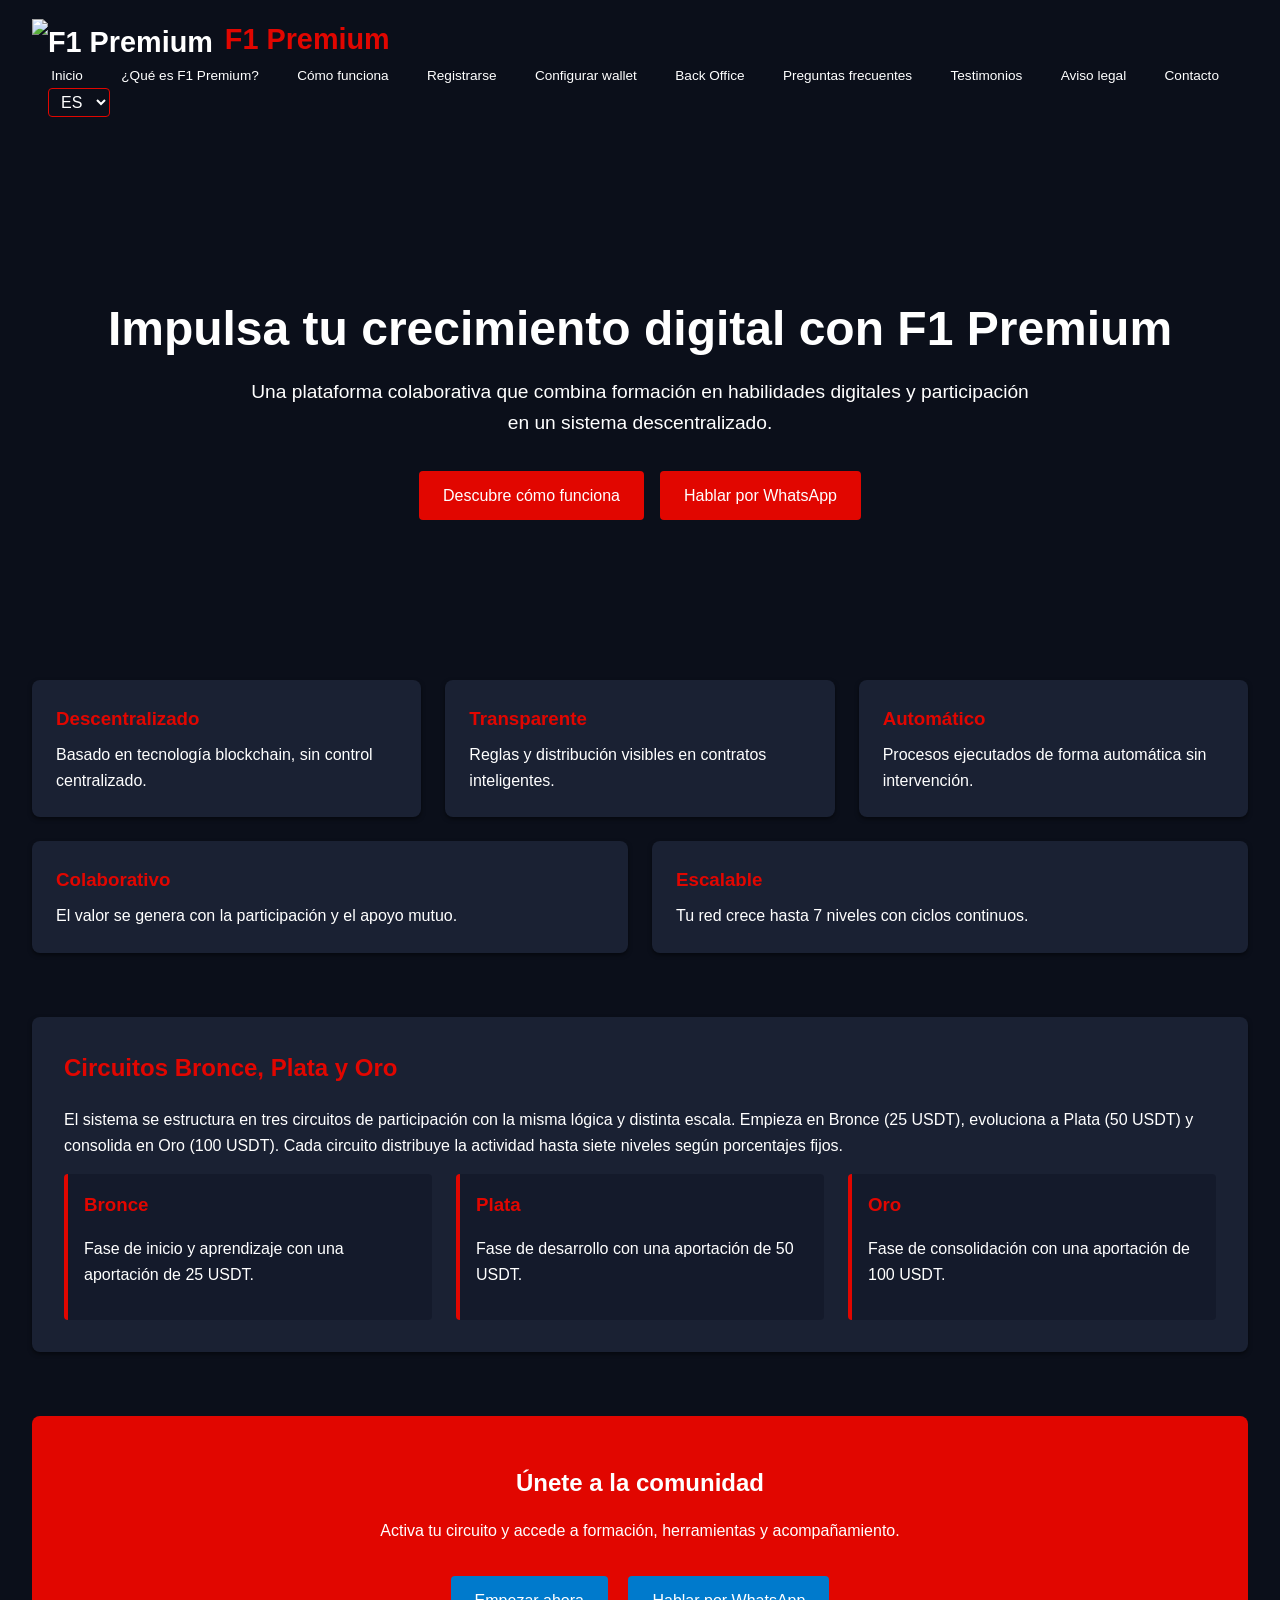
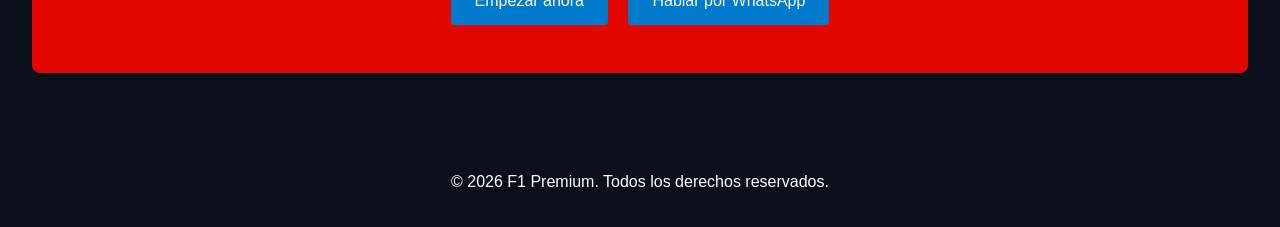
==== index.html @ a4f6bb74 "Add files via upload" ====
<!DOCTYPE html>
<html lang="es">
<head>
  <meta charset="UTF-8">
  <meta name="viewport" content="width=device-width, initial-scale=1.0">
  <title>F1 Premium</title>
  <link rel="stylesheet" href="style.css">
  <link rel="stylesheet" href="responsive.css">
</head>
<body>
  <header>
    <div class="logo">
      <img src="assets/logo-f1.png" alt="F1 Premium" class="logo-img">
      <span class="logo-text">F1 Premium</span>
    </div>
    <nav>
      <ul>
        <li><a href="index.html" data-i18n="nav.home">Inicio</a></li>
        <li><a href="about.html" data-i18n="nav.about">¿Qué es F1 Premium?</a></li>
        <li><a href="how-it-works.html" data-i18n="nav.how">Cómo funciona</a></li>
        <li><a href="register.html" data-i18n="nav.register">Registrarse</a></li>
        <li><a href="wallet.html" data-i18n="nav.wallet">Configurar wallet</a></li>
        <li><a href="backoffice.html" data-i18n="nav.backoffice">Back Office</a></li>
        <li><a href="faq.html" data-i18n="nav.faq">Preguntas frecuentes</a></li>
        <li><a href="testimonials.html" data-i18n="nav.testimonials">Testimonios</a></li>
        <li><a href="legal.html" data-i18n="nav.legal">Aviso legal</a></li>
        <li><a href="https://wa.me/34652147197?text=Hola%2C%20quiero%20informaci%C3%B3n%20sobre%20F1%20Premium" target="_blank" rel="noopener" data-i18n="nav.contact">Contacto</a></li>
      </ul>
    </nav>
    <div class="language-selector">
      <select id="lang-select">
        <option value="es">ES</option>
        <option value="en">EN</option>
        <option value="fr">FR</option>
        <option value="de">DE</option>
        <option value="ar">AR</option>
      <option value="ro">RO</option>
      </select>
    </div>
  </header>

  <main>
    <section class="hero">
      <h1 data-i18n="home.hero.title"></h1>
      <p data-i18n="home.hero.subtitle"></p>
      <div class="buttons">
        <a href="how-it-works.html" data-i18n="home.hero.cta"></a>
        <a href="https://wa.me/34652147197?text=Hola%2C%20quiero%20información%20sobre%20F1%20Premium" target="_blank" rel="noopener" data-i18n="home.hero.whatsapp"></a>
      </div>
    </section>

    <section class="features">
      <div class="feature-card">
        <h3 data-i18n="home.features.feature1.title"></h3>
        <p data-i18n="home.features.feature1.desc"></p>
      </div>
      <div class="feature-card">
        <h3 data-i18n="home.features.feature2.title"></h3>
        <p data-i18n="home.features.feature2.desc"></p>
      </div>
      <div class="feature-card">
        <h3 data-i18n="home.features.feature3.title"></h3>
        <p data-i18n="home.features.feature3.desc"></p>
      </div>
      <div class="feature-card">
        <h3 data-i18n="home.features.feature4.title"></h3>
        <p data-i18n="home.features.feature4.desc"></p>
      </div>
      <div class="feature-card">
        <h3 data-i18n="home.features.feature5.title"></h3>
        <p data-i18n="home.features.feature5.desc"></p>
      </div>
    </section>

    <section class="circuits">
      <h2 data-i18n="home.circuits.title"></h2>
      <p data-i18n="home.circuits.desc"></p>
      <div class="circuit-list">
        <div class="circuit-item">
          <h3 data-i18n="home.circuits.bronce.title"></h3>
          <p data-i18n="home.circuits.bronce.desc"></p>
        </div>
        <div class="circuit-item">
          <h3 data-i18n="home.circuits.plata.title"></h3>
          <p data-i18n="home.circuits.plata.desc"></p>
        </div>
        <div class="circuit-item">
          <h3 data-i18n="home.circuits.oro.title"></h3>
          <p data-i18n="home.circuits.oro.desc"></p>
        </div>
      </div>
    </section>

    <section class="cta">
      <h2 data-i18n="home.cta.title"></h2>
      <p data-i18n="home.cta.desc"></p>
      <div class="cta-buttons">
        <a href="register.html" data-i18n="home.cta.button"></a>
        <a href="https://wa.me/34652147197?text=Hola%2C%20quiero%20información%20sobre%20F1%20Premium" target="_blank" rel="noopener" data-i18n="home.hero.whatsapp"></a>
      </div>
    </section>
  </main>

  <footer>
    <p data-i18n="footer.text"></p>
  </footer>

  <script src="script.js"></script>
</body>
</html>
---- style.css ----
/*
  F1 Premium Website Stylesheet
  This stylesheet defines the visual appearance of the F1 Premium website.
  The design uses a sober, corporate palette with dark headers, light
  backgrounds for content, and accent colours for interactive elements.
*/

:root {
  /* F1 Premium brand colours */
  --primary-color: #e10600; /* F1 red for headings and call‑to‑action */
  --secondary-color: #007acc; /* bright blue accent used in diagrams */
  --background-dark: #0b0f1a; /* deep navy background for the entire site */
  --background-light: #141a2b; /* slightly lighter panels */
  --card-background: #1a2133; /* cards and content panels */
  --text-light: #ffffff; /* primary text colour on dark backgrounds */
  --text-muted: #a3b1c6; /* muted text for secondary content */
}

body {
  margin: 0;
  font-family: "Segoe UI", "Helvetica Neue", Arial, sans-serif;
  line-height: 1.6;
  background-color: var(--background-dark);
  color: var(--text-light);
}

header {
  background-color: var(--background-dark);
  color: var(--text-light);
  padding: 1rem 2rem;
  display: flex;
  justify-content: space-between;
  align-items: center;
  flex-wrap: wrap;
}

header .logo {
  display: flex;
  align-items: center;
  font-size: 1.8rem;
  font-weight: bold;
}

/* Logo text spacing */
.logo-text {
  margin-left: 0.25rem;
  /* Use the primary brand colour for the logo text */
  color: var(--primary-color);
}

/* About page sections */
.about-section {
  margin-bottom: 2.5rem;
}

.about-section h1,
.about-section h2 {
  margin-bottom: 1rem;
  color: var(--primary-color);
}

.about-section p {
  margin-bottom: 1rem;
  line-height: 1.5;
  color: var(--text-light);
}

.image-row {
  display: flex;
  flex-wrap: wrap;
  gap: 1rem;
  margin-top: 1rem;
}

.image-row figure {
  flex: 1 1 45%;
  display: flex;
  flex-direction: column;
  align-items: center;
  justify-content: center;
  text-align: center;
}

.image-row img {
  max-width: 100%;
  border-radius: 8px;
  box-shadow: 0 2px 6px rgba(0,0,0,0.5);
}

.image-row figcaption {
  margin-top: 0.5rem;
  font-size: 0.9rem;
  color: var(--text-medium);
}

/* Generic content sections for detailed pages */
.how-section,
.backoffice-section {
  margin-bottom: 2.5rem;
}

.how-section h2,
.backoffice-section h2 {
  color: var(--primary-color);
  margin-bottom: 1rem;
}

.how-section p,
.backoffice-section p {
  color: var(--text-muted);
  margin-bottom: 0.75rem;
  line-height: 1.5;
}

/* Detail lists for circuits or similar */
.circuits-detail,
.backoffice-sections {
  display: flex;
  flex-wrap: wrap;
  gap: 1.5rem;
}

.circuits-detail .circuit-detail {
  flex: 1 1 250px;
  background-color: var(--background-light);
  padding: 1rem;
  border-left: 4px solid var(--primary-color);
  border-radius: 6px;
}

.circuits-detail .circuit-detail h3 {
  margin-top: 0;
  margin-bottom: 0.5rem;
  color: var(--primary-color);
}

.backoffice-section img {
  width: 100%;
  border-radius: 8px;
  box-shadow: 0 2px 6px rgba(0,0,0,0.5);
  margin-top: 1rem;
}

/* Values list */
.values-list {
  list-style: disc inside;
  padding-left: 1rem;
}

.values-list li {
  margin-bottom: 0.5rem;
  color: var(--text-light);
}

/* Logo image styling */
.logo-img {
  height: 40px;
  margin-right: 0.5rem;
  vertical-align: middle;
}

nav ul {
  list-style: none;
  margin: 0;
  padding: 0;
  display: flex;
  flex-wrap: wrap;
}

nav li {
  /* Reduce horizontal margin to prevent wrapping of the last item */
  margin: 0 0.4rem;
}

nav a {
  color: var(--text-light);
  text-decoration: none;
  /* Slightly smaller font-size and padding to keep the menu on a single line */
  font-size: 0.85rem;
  padding: 0.4rem 0.4rem;
  transition: color 0.3s, background-color 0.3s;
}

nav a:hover {
  background-color: var(--primary-color);
  color: var(--text-light);
  border-radius: 4px;
}

/* Language selector */
.language-selector {
  margin-left: 1rem;
}

.language-selector select {
  background-color: var(--background-dark);
  color: var(--text-light);
  border: 1px solid var(--primary-color);
  padding: 0.25rem 0.5rem;
  font-size: 1rem;
  border-radius: 4px;
}

main {
  padding: 2rem;
}

/* Hero section */
.hero {
  background-color: var(--background-dark);
  color: var(--text-light);
  padding: 6rem 2rem;
  text-align: center;
  position: relative;
  overflow: hidden;
}

/* Hero background image overlay */
.hero::before {
  content: "";
  position: absolute;
  top: 0;
  left: 0;
  width: 100%;
  height: 100%;
  background-size: cover;
  background-position: center;
  opacity: 0.3;
  z-index: -1;
}

.hero h1 {
  font-size: 3rem;
  margin-bottom: 1rem;
  line-height: 1.2;
}

.hero p {
  font-size: 1.2rem;
  margin-bottom: 2rem;
  max-width: 800px;
  margin-left: auto;
  margin-right: auto;
}

.hero .buttons {
  display: flex;
  justify-content: center;
  flex-wrap: wrap;
  gap: 1rem;
}

.hero .buttons a {
  background-color: var(--primary-color);
  color: var(--text-light);
  padding: 0.75rem 1.5rem;
  border-radius: 4px;
  text-decoration: none;
  font-size: 1rem;
  transition: background-color 0.3s;
  border: none;
}

.hero .buttons a:hover {
  background-color: #b71c1c;
}

/* Features section */
.features {
  display: flex;
  flex-wrap: wrap;
  gap: 1.5rem;
  margin-top: 4rem;
  margin-bottom: 4rem;
}

.feature-card {
  flex: 1 1 250px;
  background-color: var(--card-background);
  border-radius: 8px;
  padding: 1.5rem;
  box-shadow: 0 2px 4px rgba(0, 0, 0, 0.5);
}

.feature-card h3 {
  margin-top: 0;
  color: var(--primary-color);
  margin-bottom: 0.5rem;
}

.feature-card p {
  margin: 0;
}

/* Circuits section */
.circuits {
  background-color: var(--card-background);
  padding: 2rem;
  border-radius: 8px;
  box-shadow: 0 2px 4px rgba(0, 0, 0, 0.5);
  margin-bottom: 4rem;
}

.circuits h2 {
  margin-top: 0;
  color: var(--primary-color);
}

.circuits .circuit-list {
  display: flex;
  flex-wrap: wrap;
  gap: 1.5rem;
  margin-top: 1rem;
}

.circuit-item {
  flex: 1 1 250px;
  background-color: var(--background-light);
  border-left: 4px solid var(--primary-color);
  padding: 1rem;
  border-radius: 4px;
}

.circuit-item h3 {
  margin-top: 0;
  color: var(--primary-color);
  margin-bottom: 0.5rem;
}

/* Call to action section */
.cta {
  background-color: var(--primary-color);
  color: var(--text-light);
  text-align: center;
  padding: 3rem 2rem;
  border-radius: 8px;
  margin-bottom: 2rem;
}

.cta h2 {
  margin-top: 0;
  margin-bottom: 1rem;
}

.cta p {
  margin-bottom: 2rem;
  max-width: 700px;
  margin-left: auto;
  margin-right: auto;
}

.cta .cta-buttons a {
  background-color: var(--secondary-color);
  color: var(--text-light);
  padding: 0.75rem 1.5rem;
  border-radius: 4px;
  text-decoration: none;
  margin: 0 0.5rem;
  display: inline-block;
  transition: background-color 0.3s;
  border: none;
}

.cta .cta-buttons a:hover {
  background-color: #005c99;
}

/* Footer */
footer {
  background-color: var(--background-dark);
  color: var(--text-light);
  text-align: center;
  padding: 1rem;
}

/* Content pages (generic styles) */
.content-page h1 {
  color: var(--primary-color);
  margin-top: 0;
}

.content-page h2 {
  color: var(--primary-color);
}

.content-page p, .content-page li {
  font-size: 1rem;
  margin-bottom: 1rem;
  color: var(--text-muted);
}

.content-page ul {
  padding-left: 1.2rem;
}

.faq-item {
  margin-bottom: 1rem;
}

.faq-item h3 {
  cursor: pointer;
  margin: 0;
  padding: 0.5rem;
  background-color: var(--background-light);
  border-left: 4px solid var(--primary-color);
  border-radius: 4px;
  color: var(--text-light);
}

.faq-item p {
  display: none;
  margin: 0.5rem 0 0.5rem 0;
  padding: 0.5rem;
  background-color: var(--background-light);
  border-radius: 4px;
  box-shadow: 0 1px 3px rgba(0,0,0,0.4);
  color: var(--text-muted);
}

/* Testimonials */
.testimonials {
  display: flex;
  flex-wrap: wrap;
  gap: 1.5rem;
  margin-top: 2rem;
}

.testimonial-card {
  flex: 1 1 300px;
  background-color: var(--card-background);
  padding: 1.5rem;
  border-radius: 8px;
  box-shadow: 0 2px 4px rgba(0,0,0,0.5);
}

.testimonial-card p {
  font-style: italic;
  margin-bottom: 0.5rem;
}

.testimonial-card .author {
  font-weight: bold;
  color: var(--primary-color);
}

/* Responsive adjustments */
@media (max-width: 768px) {
  nav ul {
    flex-direction: column;
    align-items: flex-start;
  }
  nav li {
    margin: 0.5rem 0;
  }
  .hero h1 {
    font-size: 2rem;
  }
  .hero p {
    font-size: 1rem;
  }
  .features, .circuits .circuit-list, .testimonials {
    flex-direction: column;
  }
}

/* ---------------------------------------------------------------------------
   Navigation adjustments
   To ensure long menu items like "Contacto" do not wrap onto a second line, we
   override the default spacing and font sizing for the navigation links here.
   These rules appear at the end of the stylesheet to take precedence over
   earlier definitions. */
header nav li {
  margin: 0 0.6rem;
}
header nav a {
  font-size: 0.85rem;
  padding: 0.4rem 0.6rem;
}

/* Caption styles for manual images in registration and wallet pages */
.image-caption {
  font-size: 0.8rem;
  color: var(--text-muted);
  margin-top: 0.3rem;
}
---- responsive.css ----
/* Responsive styles to ensure images and content scale correctly */

/* Prevent horizontal scrolling on narrow screens */
/* Prevent horizontal scrolling on both html and body to avoid any overflow */
html, body {
  overflow-x: hidden;
}

/* Make all images responsive so they never exceed their container */
img {
  max-width: 100%;
  height: auto;
}

/* Layout for register and wallet steps */
/* Layout for register and wallet steps */
.register-step,
.wallet-step {
  display: flex;
  flex-direction: column;
  align-items: stretch;
  gap: 1rem;
  margin-bottom: 2rem;
}

/* Image container takes roughly half of the width on large screens */
/* On large screens each column takes up half minus the gap to prevent overflow */
.register-step-image,
.wallet-step-image {
  box-sizing: border-box;
  flex: none;
  max-width: 100%;
}

/* Content container takes the remaining space */
/* Content container also takes half minus the gap */
.register-step-content,
.wallet-step-content {
  box-sizing: border-box;
  flex: none;
  max-width: 100%;
}

/* On smaller screens, stack image and content vertically */
@media (max-width: 768px) {
  .register-step-image,
  .wallet-step-image,
  .register-step-content,
  .wallet-step-content {
    flex-basis: 100%;
    max-width: 100%;
  }
}

/* Style captions for images */
.image-caption {
  font-size: 0.8rem;
  color: var(--text-secondary, #ccc);
  margin-top: 0.5rem;
}

/* Limit the width of images within register and wallet steps on large screens */
.register-step-image img,
.wallet-step-image img {
  width: 100%;
  max-width: 640px;
  height: auto;
  display: block;
  margin-left: auto;
  margin-right: auto;
}
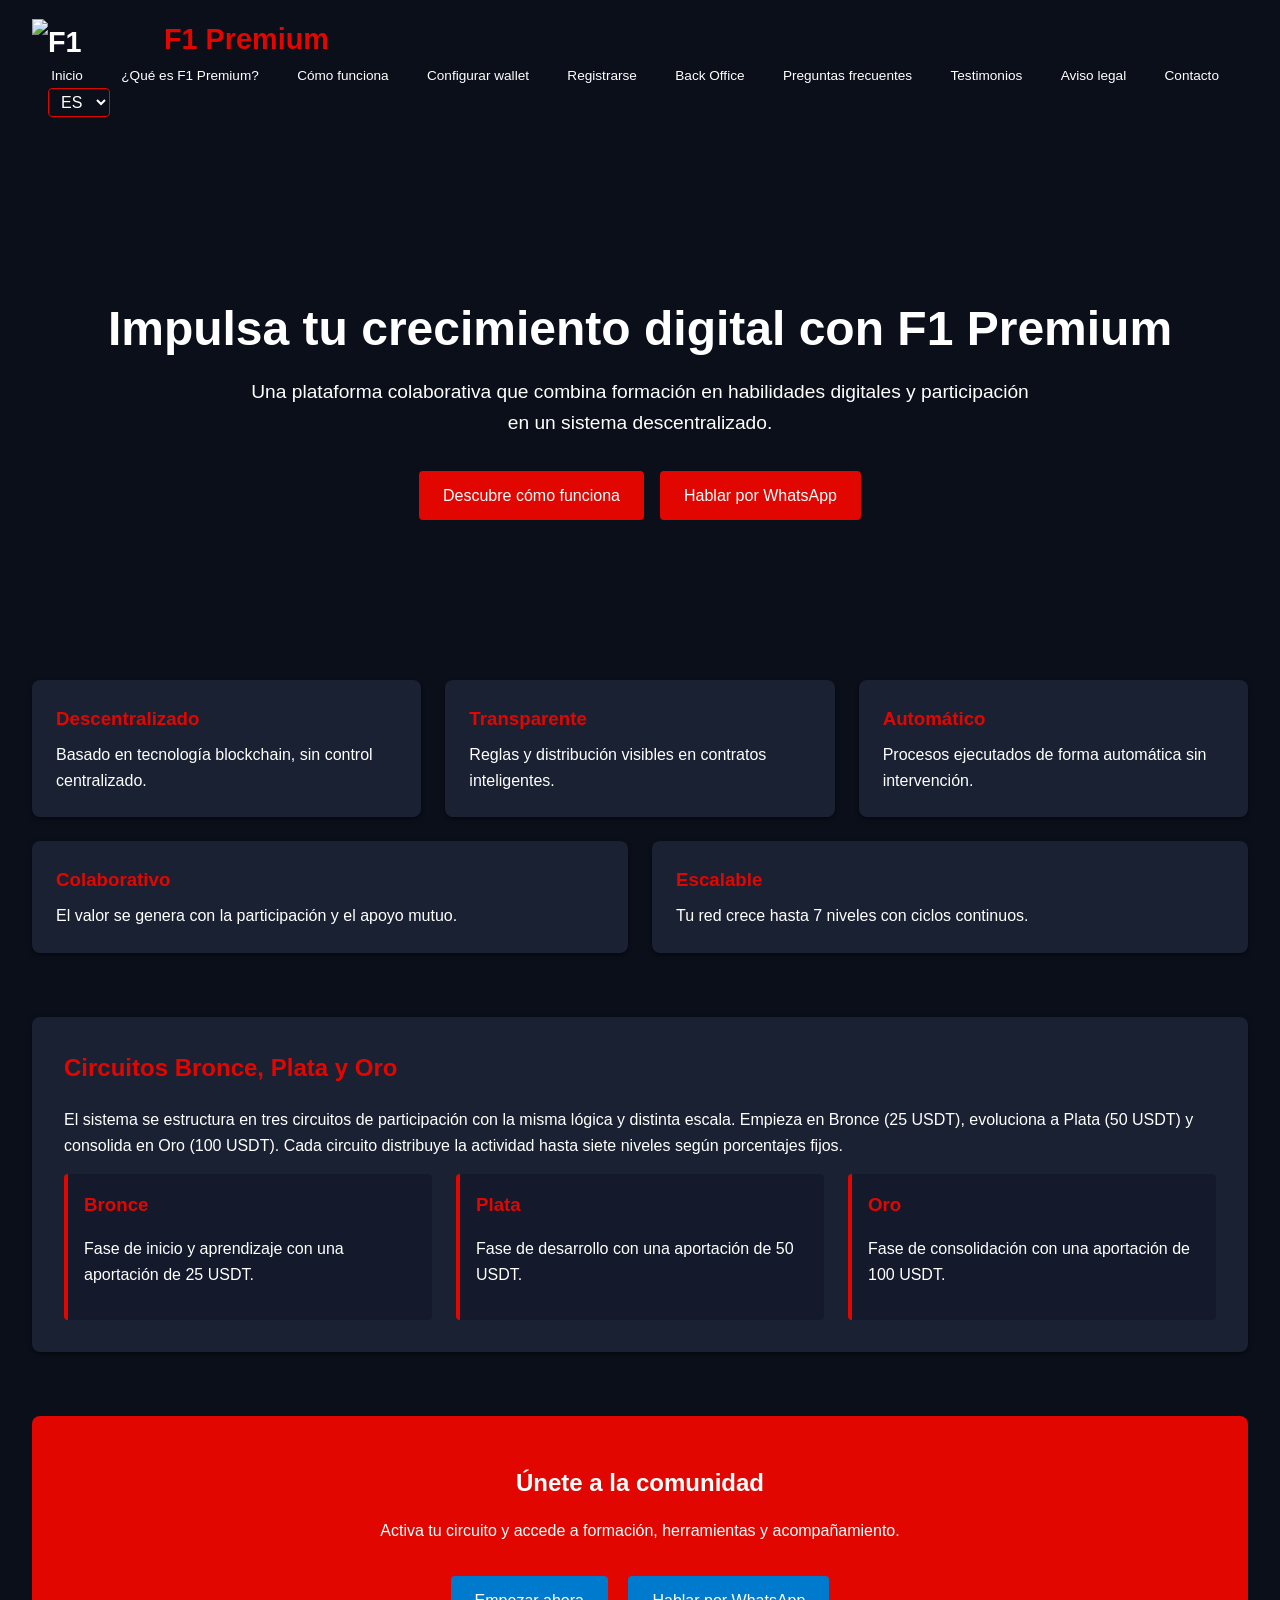
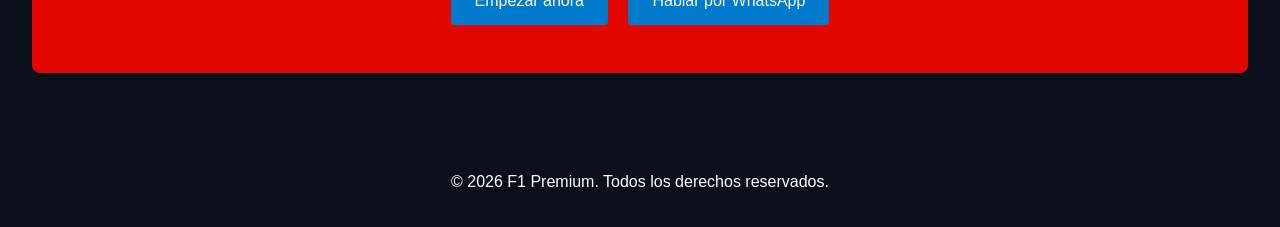
==== commit 54c27751: "Update index.html" ====
--- a/index.html
+++ b/index.html
@@ -10,7 +10,7 @@
 <body>
   <header>
     <div class="logo">
-      <img src="assets/logo-f1.png" alt="F1 Premium" class="logo-img">
+      <img src="logo-f1.png" alt="F1 Premium" class="logo-img">
       <span class="logo-text">F1 Premium</span>
     </div>
     <nav>
@@ -18,13 +18,13 @@
         <li><a href="index.html" data-i18n="nav.home">Inicio</a></li>
         <li><a href="about.html" data-i18n="nav.about">¿Qué es F1 Premium?</a></li>
         <li><a href="how-it-works.html" data-i18n="nav.how">Cómo funciona</a></li>
+        <li><a href="wallet.html" data-i18n="nav.wallet">Configurar wallet</a></li>
         <li><a href="register.html" data-i18n="nav.register">Registrarse</a></li>
-        <li><a href="wallet.html" data-i18n="nav.wallet">Configurar wallet</a></li>
         <li><a href="backoffice.html" data-i18n="nav.backoffice">Back Office</a></li>
         <li><a href="faq.html" data-i18n="nav.faq">Preguntas frecuentes</a></li>
         <li><a href="testimonials.html" data-i18n="nav.testimonials">Testimonios</a></li>
         <li><a href="legal.html" data-i18n="nav.legal">Aviso legal</a></li>
-        <li><a href="https://wa.me/34652147197?text=Hola%2C%20quiero%20informaci%C3%B3n%20sobre%20F1%20Premium" target="_blank" rel="noopener" data-i18n="nav.contact">Contacto</a></li>
+        <li><a href="https://wa.me/34652147197?text=Hola%2C%20quiero%20información%20sobre%20F1%20Premium" target="_blank" rel="noopener" data-i18n="nav.contact">Contacto</a></li>
       </ul>
     </nav>
     <div class="language-selector">
@@ -34,7 +34,7 @@
         <option value="fr">FR</option>
         <option value="de">DE</option>
         <option value="ar">AR</option>
-      <option value="ro">RO</option>
+        <option value="ro">RO</option>
       </select>
     </div>
   </header>
@@ -107,4 +107,4 @@
 
   <script src="script.js"></script>
 </body>
-</html>+</html>
--- a/style.css
+++ b/style.css
@@ -90,7 +90,7 @@
 .image-row figcaption {
   margin-top: 0.5rem;
   font-size: 0.9rem;
-  color: var(--text-medium);
+ color: var(--text-muted);
 }
 
 /* Generic content sections for detailed pages */
@@ -482,4 +482,55 @@
   font-size: 0.8rem;
   color: var(--text-muted);
   margin-top: 0.3rem;
-}+}
+/* ==========================================
+   WALLET MANUAL
+========================================== */
+
+.wallet-manual{
+    max-width:1400px;
+    margin:40px auto;
+    display:flex;
+    flex-direction:column;
+    gap:40px;
+}
+
+.manual-page{
+    width:100%;
+    background-color:var(--card-background);
+    padding:15px;
+    border-radius:12px;
+    box-shadow:0 4px 15px rgba(0,0,0,.35);
+}
+
+.manual-page img{
+    width:100%;
+    height:auto;
+    display:block;
+    border-radius:8px;
+}
+
+@media (max-width:768px){
+
+    .wallet-manual{
+        gap:20px;
+        margin:20px auto;
+    }
+
+    .manual-page{
+        padding:8px;
+    }
+
+    main{
+        padding:1rem;
+    }
+
+}
+/* Corrección definitiva del logo en cabecera */
+header .logo img.logo-img {
+  height: 40px !important;
+  width: auto !important;
+  max-width: 120px !important;
+  object-fit: contain !important;
+  display: inline-block !important;
+}
